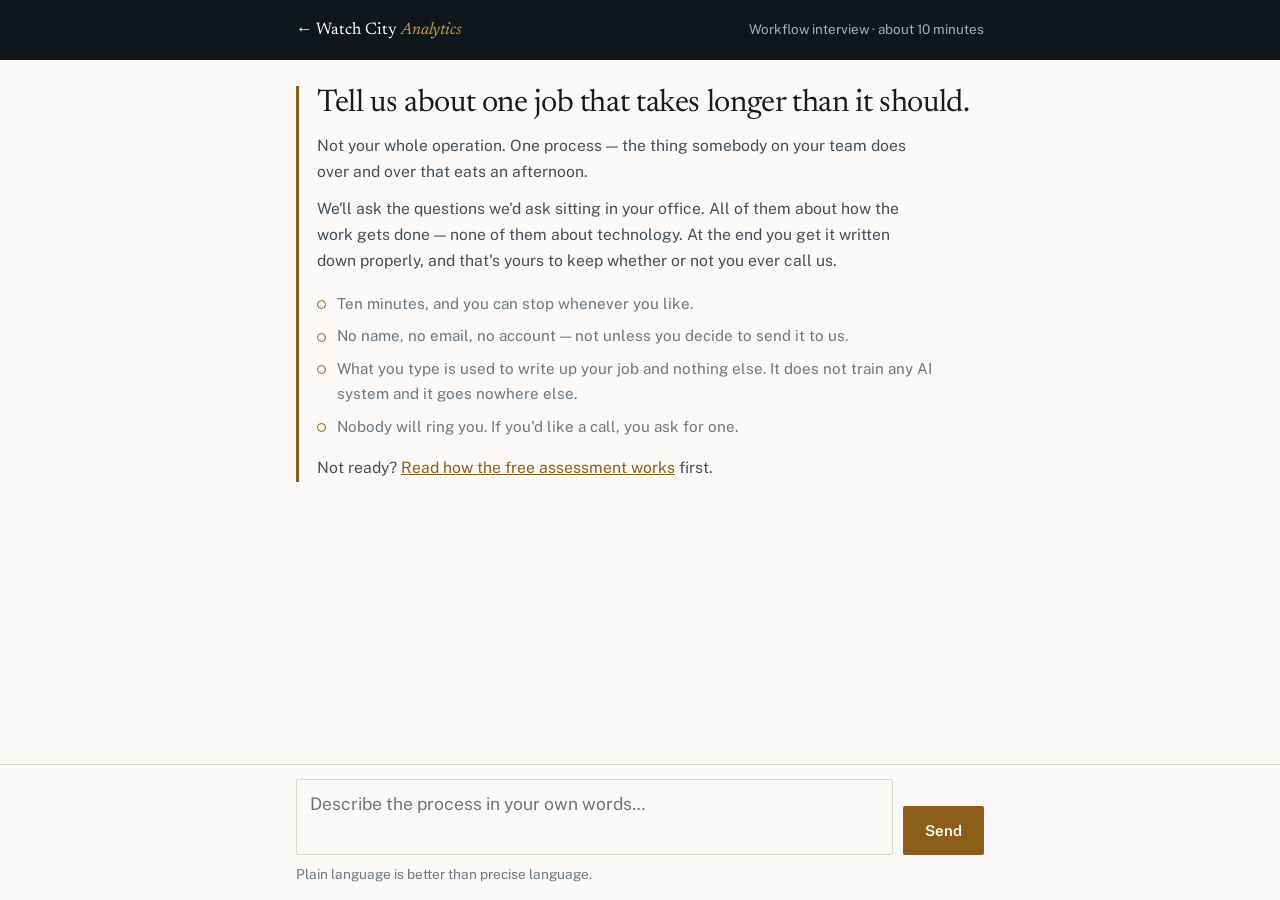
==== _deploy/index.html @ 0b2cf0b2 "Stage interview pages for Cloud Run deploy (temporary, not part of the site)" ====
<!doctype html>
<html lang="en">
<head>
<meta charset="utf-8">
<meta name="viewport" content="width=device-width, initial-scale=1, viewport-fit=cover">
<title>Workflow interview — Watch City Analytics</title>
<meta name="description" content="Tell us about one process that takes longer than it should. Ten minutes, and you keep the write-up.">
<meta name="robots" content="noindex">
<link rel="preconnect" href="https://fonts.googleapis.com">
<link rel="preconnect" href="https://fonts.gstatic.com" crossorigin>
<link href="https://fonts.googleapis.com/css2?family=Newsreader:ital,opsz,wght@0,6..72,400;0,6..72,500;1,6..72,400&family=Public+Sans:wght@400;500;600&display=swap" rel="stylesheet">
<style>
:root {
  --paper:#FBFAF8; --ink:#161C21; --body:#434F59; --muted:#6B7781;
  --rule:#DCD8D0; --brass:#8A5E18; --tint:#F2EADC; --deep:#10171C; --onDeep:#E8E3D9;
  --display:"Newsreader",Georgia,serif;
  --text:"Public Sans",-apple-system,BlinkMacSystemFont,"Segoe UI",Helvetica,sans-serif;
}
@media (prefers-color-scheme: dark) {
  :root { --paper:#12171B; --ink:#EDE8DF; --body:#A8B2BA; --muted:#8A959D;
    --rule:#2A333A; --brass:#C79A4A; --tint:#1C262D; --deep:#0A0F13; --onDeep:#EDE8DF;
    color-scheme: dark; }
}
*{box-sizing:border-box;margin:0;padding:0}
html,body{height:100%}
body{background:var(--paper);color:var(--body);font-family:var(--text);font-size:17.5px;
  line-height:1.68;display:flex;flex-direction:column;-webkit-font-smoothing:antialiased}
.gut{width:100%;max-width:720px;margin:0 auto;
  padding-left:max(16px,env(safe-area-inset-left,0px));
  padding-right:max(16px,env(safe-area-inset-right,0px))}
header{background:var(--deep);color:var(--onDeep);flex:none}
header .gut{padding-block:16px;display:flex;justify-content:space-between;
  align-items:baseline;gap:12px;flex-wrap:wrap}
.mark{font-family:var(--display);font-size:1.05rem;color:#fff;text-decoration:none}
.mark em{font-style:italic;color:#C79A4A}
header .why{font-size:.84rem;color:#9FAEB8}
main{flex:1 1 auto;overflow-y:auto}
main .gut{padding-block:26px 20px}
.intro{border-left:3px solid var(--brass);padding-left:18px;margin-bottom:28px}
.intro h1{font-family:var(--display);font-weight:400;font-size:clamp(1.45rem,4vw,1.95rem);
  color:var(--ink);line-height:1.18;letter-spacing:-.012em;margin-bottom:10px;text-wrap:balance}
.intro p{font-size:.98rem;max-width:60ch}
.intro p+p{margin-top:10px}
.turn{margin-bottom:22px}
.turn .who{font-size:.72rem;letter-spacing:.09em;font-weight:600;color:var(--muted);margin-bottom:6px}
.turn.them .bubble{font-family:var(--display);font-size:1.12rem;color:var(--ink);
  line-height:1.5;max-width:60ch}
.turn.you .bubble{background:var(--tint);border-left:2px solid var(--rule);
  padding:12px 16px;max-width:60ch;font-size:.97rem}
.turn .bubble p+p{margin-top:12px}
.thinking{color:var(--muted);font-style:italic}
form{flex:none;border-top:1px solid var(--rule);background:var(--paper)}
form .gut{padding-block:14px calc(14px + env(safe-area-inset-bottom,0px))}
.row{display:flex;gap:10px;align-items:flex-end}
textarea{flex:1 1 auto;min-width:0;resize:none;font:inherit;color:var(--ink);
  background:var(--paper);border:1px solid var(--rule);border-radius:2px;
  padding:11px 13px;line-height:1.5;max-height:160px}
textarea:focus-visible{outline:2px solid var(--brass);outline-offset:1px}
button{font:inherit;font-weight:600;font-size:.94rem;cursor:pointer;border:0;
  border-radius:2px;padding:12px 22px;background:var(--brass);color:#fff;flex:none}
button:hover:not(:disabled){background:#A4712A}
button:disabled{opacity:.45;cursor:default}
button:focus-visible{outline:2px solid var(--ink);outline-offset:2px}
button.quiet{background:transparent;color:var(--brass);border:1px solid var(--rule)}
.hint{margin-top:8px;font-size:.85rem;color:var(--muted)}
.assure{list-style:none;margin:16px 0 0;padding:0;max-width:60ch}
.assure li{position:relative;padding-left:20px;margin-top:7px;font-size:.95rem;color:var(--muted)}
.assure li::before{content:"";position:absolute;left:0;top:.62em;width:7px;height:7px;
  border:1px solid var(--brass);border-radius:50%}
.back{margin-top:16px;font-size:.95rem}
.back a{color:var(--brass)}
/* A stranger typing about her own job deserves a roomier box than a chat app. */
@media (max-width:620px){
  .row{flex-direction:column;align-items:stretch}
  .row textarea{width:100%;min-height:120px}
  .row button{width:100%}
}
.brief{border:1px solid var(--rule);border-top:3px solid var(--brass);padding:24px 22px;margin-top:8px}
.brief h2{font-family:var(--display);font-weight:500;font-size:1.3rem;color:var(--ink);margin-bottom:4px}
.brief .sub{font-size:.86rem;color:var(--muted);margin-bottom:18px}
.brief pre{white-space:pre-wrap;word-wrap:break-word;font:inherit;font-size:.95rem;
  color:var(--body);max-height:420px;overflow-y:auto}
.acts{display:flex;flex-wrap:wrap;gap:10px;margin-top:20px}
.who-box{border:1px solid var(--rule);border-left:3px solid var(--brass);
  padding:20px 22px;margin-top:8px;max-width:46ch}
.who-box h3{font-family:var(--display);font-weight:500;font-size:1.12rem;
  color:var(--ink);margin-bottom:6px}
.who-box .sub{font-size:.86rem;color:var(--muted);margin-bottom:16px}
.who-box label{display:block;font-size:.78rem;letter-spacing:.06em;
  text-transform:uppercase;color:var(--muted);margin:12px 0 4px}
.who-box input{width:100%;font:inherit;font-size:.95rem;color:var(--ink);
  background:var(--paper);border:1px solid var(--rule);border-radius:2px;padding:9px 11px}
.who-box input:focus-visible{outline:2px solid var(--brass);outline-offset:1px}
.note{font-size:.85rem;color:var(--muted);margin-top:14px;max-width:58ch}
.err{border-left:3px solid #B4522E;background:rgba(180,82,46,.08);padding:12px 16px;
  font-size:.92rem;margin-bottom:20px;max-width:60ch}
@media (prefers-reduced-motion: reduce){*{transition:none!important}}

/* End of the road: the brief is not the last thing you see. */
.next{margin-top:24px;background:var(--deep);color:var(--onDeep);padding:26px 24px;border-radius:2px}
.next h2{font-family:var(--display);font-weight:500;font-size:1.28rem;color:#fff;margin-bottom:5px}
.next .sub{font-size:.9rem;color:#9FB0BC;margin-bottom:20px;max-width:52ch}
.next ol{list-style:none;counter-reset:n;margin:0 0 24px;padding:0}
.next ol li{counter-increment:n;position:relative;padding-left:40px;margin-top:15px;
  font-size:.98rem;color:#D8E2E9;line-height:1.6;max-width:56ch}
.next ol li::before{content:counter(n);position:absolute;left:0;top:1px;width:25px;height:25px;
  border:1px solid #C79A4A;color:#C79A4A;border-radius:50%;display:flex;align-items:center;
  justify-content:center;font-size:.78rem;font-weight:600;font-family:var(--text)}
.next ol li b{color:#fff;font-weight:600}
.next .onward{border-top:1px solid rgba(199,154,74,.28);padding-top:18px}
.next .onward .lab{font-size:.78rem;letter-spacing:.12em;text-transform:uppercase;
  color:#9FB0BC;margin-bottom:10px;font-weight:600}
.next .onward a{display:block;color:#C79A4A;text-decoration:none;padding:11px 0;
  border-bottom:1px solid rgba(255,255,255,.07);font-size:1.02rem;font-weight:500}
.next .onward a:last-child{border-bottom:none}
.next .onward a:hover{color:#fff}
.next .onward a span{display:block;color:#9FB0BC;font-size:.88rem;font-weight:400;margin-top:2px}
</style>
</head>
<body>

<header>
  <div class="gut">
    <a class="mark" href="https://watchcityanalytics.com/">&larr; Watch City <em>Analytics</em></a>
    <span class="why">Workflow interview &middot; about 10 minutes</span>
  </div>
</header>

<main id="main">
  <div class="gut">
    <div class="intro" id="intro">
      <h1>Tell us about one job that takes longer than it should.</h1>
      <p>Not your whole operation. One process — the thing somebody on your team does over and over that eats an afternoon.</p>
      <p>We'll ask the questions we'd ask sitting in your office. All of them about how the work gets done — none of them about technology. At the end you get it written down properly, and that's yours to keep whether or not you ever call us.</p>

      <ul class="assure">
        <li>Ten minutes, and you can stop whenever you like.</li>
        <li>No name, no email, no account — not unless you decide to send it to us.</li>
        <li>What you type is used to write up your job and nothing else. It does not train any AI system and it goes nowhere else.</li>
        <li>Nobody will ring you. If you'd like a call, you ask for one.</li>
      </ul>

      <p class="back">Not ready? <a href="https://watchcityanalytics.com/services.html">Read how the free assessment works</a> first.</p>
    </div>
    <div id="thread"></div>
  </div>
</main>

<form id="composer">
  <div class="gut">
    <div class="row">
      <textarea id="input" rows="2" placeholder="Describe the process in your own words…" aria-label="Your answer" maxlength="4000"></textarea>
      <button type="submit" id="send">Send</button>
    </div>
    <div class="hint" id="hint">Plain language is better than precise language.</div>
  </div>
</form>

<script>
(function () {
  var thread = document.getElementById('thread');
  var main = document.getElementById('main');
  var form = document.getElementById('composer');
  var input = document.getElementById('input');
  var send = document.getElementById('send');
  var hint = document.getElementById('hint');
  var intro = document.getElementById('intro');

  var session = null, busy = false, started = false;

  function esc(s){return String(s).replace(/[&<>"']/g,function(c){
    return {'&':'&amp;','<':'&lt;','>':'&gt;','"':'&quot;',"'":'&#39;'}[c];});}
  function paras(s){return String(s).trim().split(/\n{2,}/).map(function(p){
    return '<p>'+esc(p).replace(/\n/g,'<br>')+'</p>';}).join('');}

  function addTurn(role, text){
    var d=document.createElement('div');
    d.className='turn '+(role==='you'?'you':'them');
    d.innerHTML='<div class="who">'+(role==='you'?'YOU':'WATCH CITY')+
      '</div><div class="bubble">'+paras(text)+'</div>';
    thread.appendChild(d); main.scrollTop=main.scrollHeight; return d;
  }
  function addThinking(label){
    var d=addTurn('them', label||'Thinking…');
    d.querySelector('.bubble').classList.add('thinking'); return d;
  }
  function showError(msg){
    var d=document.createElement('div'); d.className='err'; d.textContent=msg;
    thread.appendChild(d); main.scrollTop=main.scrollHeight;
  }
  function setBusy(b){busy=b;send.disabled=b;input.disabled=b;}

  input.addEventListener('input',function(){
    input.style.height='auto'; input.style.height=Math.min(input.scrollHeight,160)+'px';});
  input.addEventListener('keydown',function(e){
    if(e.key==='Enter'&&!e.shiftKey){e.preventDefault();form.requestSubmit();}});

  async function post(url, body){
    var r = await fetch(url, {
      method:'POST', headers:{'Content-Type':'application/json'},
      body: JSON.stringify(body||{})
    });
    var data = {};
    try { data = await r.json(); } catch(e){}
    if(!r.ok) throw new Error(data.error || 'Something went wrong. Try again.');
    return data;
  }

  form.addEventListener('submit', async function(e){
    e.preventDefault();
    if(busy) return;
    var text=input.value.trim();
    if(!text) return;
    input.value=''; input.style.height='auto';
    if(intro){intro.style.display='none';}
    addTurn('you', text);
    setBusy(true);

    try {
      if(!started){
        var s = await post('/api/start');
        session = s.session; started = true;
      }
      var node = addThinking();
      var res = await post('/api/message', {session:session, message:text});
      node.remove();
      if(res.type==='brief'){ renderBrief(res.text,false); return; }
      if(res.type==='contact'){ renderContact(res.text); return; }
      addTurn('them', res.text);
      if(typeof res.turnsLeft==='number' && res.turnsLeft<=3){
        hint.textContent='A few questions left before we write this up.';
      }
      setBusy(false); input.focus();
    } catch(err){
      setBusy(false);
      showError(err.message);
    }
  });

  function renderContact(text){
    form.style.display='none';
    addTurn('them', text);
    var box=document.createElement('div'); box.className='who-box';
    box.innerHTML='<h3>Who should we follow up with?</h3>'+
      '<div class="sub">Every field is optional. Skip and you still get your write-up.</div>'+
      '<label for="wName">Name</label><input id="wName" autocomplete="name">'+
      '<label for="wOrg">Organization</label><input id="wOrg" autocomplete="organization">'+
      '<label for="wRole">Your role</label><input id="wRole" autocomplete="organization-title">'+
      '<label for="wEmail">Email</label><input id="wEmail" type="email" autocomplete="email" '+
      'inputmode="email" placeholder="so a person can reply to you">'+
      '<div class="acts"><button type="button" id="whoGo">Write up my workflow</button>'+
      '<button type="button" class="quiet" id="whoSkip">Skip this</button></div>';
    thread.appendChild(box);
    main.scrollTop=main.scrollHeight;
    var nameEl=document.getElementById('wName');
    if(nameEl){nameEl.focus();}

    var submitting=false;
    async function finish(withDetails){
      if(submitting) return; submitting=true;
      var go=document.getElementById('whoGo'), skip=document.getElementById('whoSkip');
      go.disabled=true; skip.disabled=true; go.textContent='Writing…';
      var payload={session:session}, gaveEmail=false;
      if(withDetails){
        payload.name=(document.getElementById('wName').value||'').trim();
        payload.organization=(document.getElementById('wOrg').value||'').trim();
        payload.role=(document.getElementById('wRole').value||'').trim();
        payload.email=(document.getElementById('wEmail').value||'').trim();
        gaveEmail = payload.email.indexOf('@')>0;
      }
      try{
        var res=await post('/api/contact', payload);
        box.remove();
        renderBrief(res.text, gaveEmail);
      }catch(err){
        submitting=false; go.disabled=false; skip.disabled=false;
        go.textContent='Write up my workflow';
        showError(err.message);
      }
    }
    document.getElementById('whoGo').addEventListener('click',function(){finish(true);});
    document.getElementById('whoSkip').addEventListener('click',function(){finish(false);});
    box.addEventListener('keydown',function(e){
      if(e.key==='Enter'){e.preventDefault();finish(true);}});
  }

  function renderBrief(text, gaveEmail){
    form.style.display='none';
    var box=document.createElement('div'); box.className='brief';
    box.innerHTML='<h2>Your workflow, written up</h2>'+
      '<div class="sub">Yours to keep. Send it to us and we will tell you what we think it is worth.</div>'+
      '<pre id="briefText"></pre>'+
      '<div class="acts"><button type="button" id="copyBtn">Copy this summary</button>'+
      '<a class="quiet" style="text-decoration:none;display:inline-block;padding:12px 22px;'+
      'border:1px solid var(--rule);border-radius:2px;color:var(--brass);font-weight:600;font-size:.94rem" '+
      'id="mailBtn" href="#">Email it to us</a></div>'+
      '<p class="note">We read every one and reply with where we think the time actually is — '+
      'including when the answer is that there is not enough here to be worth doing.</p>';
    thread.appendChild(box);
    document.getElementById('briefText').textContent=text;
    main.scrollTop=main.scrollHeight;

    // Carry the write-up in the mail body. Mail clients and browsers stop
    // honouring very long mailto URLs, so past a safe length we send the
    // opening and ask for the rest to be pasted rather than silently
    // handing over a truncated brief.
    var LIMIT=1400, body=text, note='';
    if(body.length>LIMIT){
      body=body.slice(0,LIMIT);
      note='\n\n--- The rest was too long to carry in a mail link. '+
           'Use "Copy this summary" above and paste it here. ---\n';
    }
    document.getElementById('mailBtn').href=
      'mailto:info@watchcityanalytics.com'+
      '?subject='+encodeURIComponent('Workflow interview')+
      '&body='+encodeURIComponent(body+note);
    document.getElementById('copyBtn').addEventListener('click',function(){
      var btn=this;
      var done=function(ok){btn.textContent=ok?'Copied':'Select the text to copy';
        setTimeout(function(){btn.textContent='Copy this summary';},2600);};
      try{ navigator.clipboard.writeText(text).then(function(){done(true);},function(){done(false);}); }
      catch(e){ done(false); }
    });

    renderNext(gaveEmail);
  }

  // The brief used to be the last thing on the page, which left people
  // with nowhere to go. Say what happens now, then open three doors.
  function renderNext(gaveEmail){
    var SITE='https://watchcityanalytics.com/';
    var steps = gaveEmail
      ? '<li><b>It is already with us.</b> You left us a way to reply, so there is '+
        'nothing else you need to send.</li>'+
        '<li><b>A person reads it.</b> Not a form response. We go through what you '+
        'described and work out where the hours actually sit.</li>'+
        '<li><b>You hear back either way.</b> Including when the honest answer is that '+
        'there is not enough time in this one to be worth doing.</li>'
      : '<li><b>We have the write-up, but no way to reach you.</b> You skipped the '+
        'contact step, which was your right.</li>'+
        '<li><b>Send it when you are ready.</b> Copy it above, or use the email button '+
        '— that is the whole of what we need from you.</li>'+
        '<li><b>You hear back either way.</b> Including when the honest answer is that '+
        'there is not enough time in this one to be worth doing.</li>';

    var box=document.createElement('div'); box.className='next';
    box.innerHTML='<h2>What happens next</h2>'+
      '<div class="sub">Short version: nothing you have to chase.</div>'+
      '<ol>'+steps+'</ol>'+
      '<div class="onward">'+
        '<div class="lab">While you are here</div>'+
        '<a href="'+SITE+'casestudies.html">Weeks that looked like yours'+
          '<span>A town office, a school business office, a family business running on one person\u2019s memory</span></a>'+
        '<a href="'+SITE+'athletics.html">If it was film you just described'+
          '<span>What we do for athletic programs, and what it costs to stop renting your own archive</span></a>'+
        '<a href="'+SITE+'services.html">How the free assessment works'+
          '<span>What we measure, what you get, and where the money comes from</span></a>'+
        '<a href="'+SITE+'">Back to the main site</a>'+
      '</div>';
    thread.appendChild(box);
    main.scrollTop=main.scrollHeight;
  }
})();
</script>
</body>
</html>
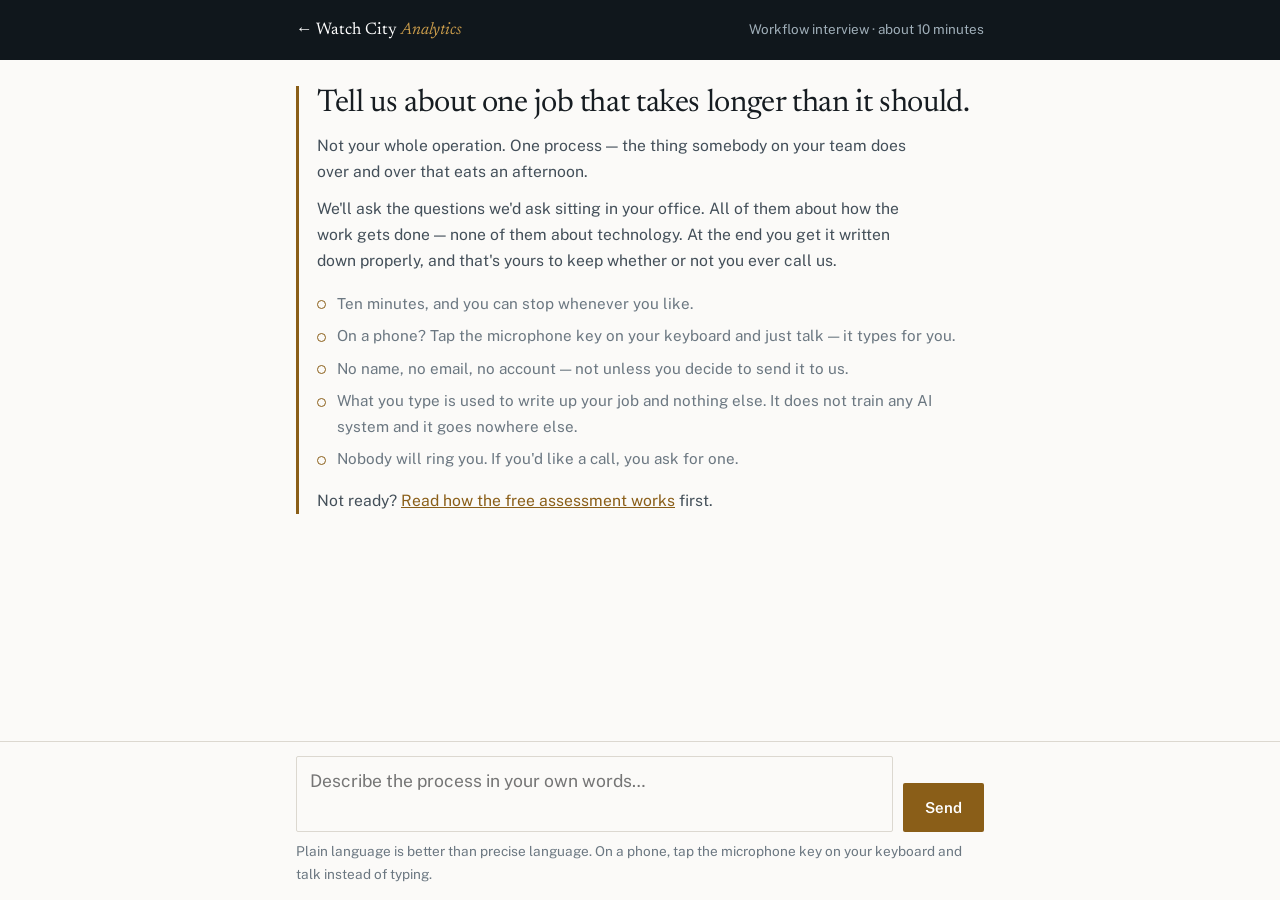
==== commit d22d6dbd: "Tell phone users they can dictate instead of typing" ====
--- a/_deploy/index.html
+++ b/_deploy/index.html
@@ -135,6 +135,7 @@
 
       <ul class="assure">
         <li>Ten minutes, and you can stop whenever you like.</li>
+        <li>On a phone? Tap the microphone key on your keyboard and just talk &mdash; it types for you.</li>
         <li>No name, no email, no account — not unless you decide to send it to us.</li>
         <li>What you type is used to write up your job and nothing else. It does not train any AI system and it goes nowhere else.</li>
         <li>Nobody will ring you. If you'd like a call, you ask for one.</li>
@@ -152,7 +153,7 @@
       <textarea id="input" rows="2" placeholder="Describe the process in your own words…" aria-label="Your answer" maxlength="4000"></textarea>
       <button type="submit" id="send">Send</button>
     </div>
-    <div class="hint" id="hint">Plain language is better than precise language.</div>
+    <div class="hint" id="hint">Plain language is better than precise language. On a phone, tap the microphone key on your keyboard and talk instead of typing.</div>
   </div>
 </form>
 
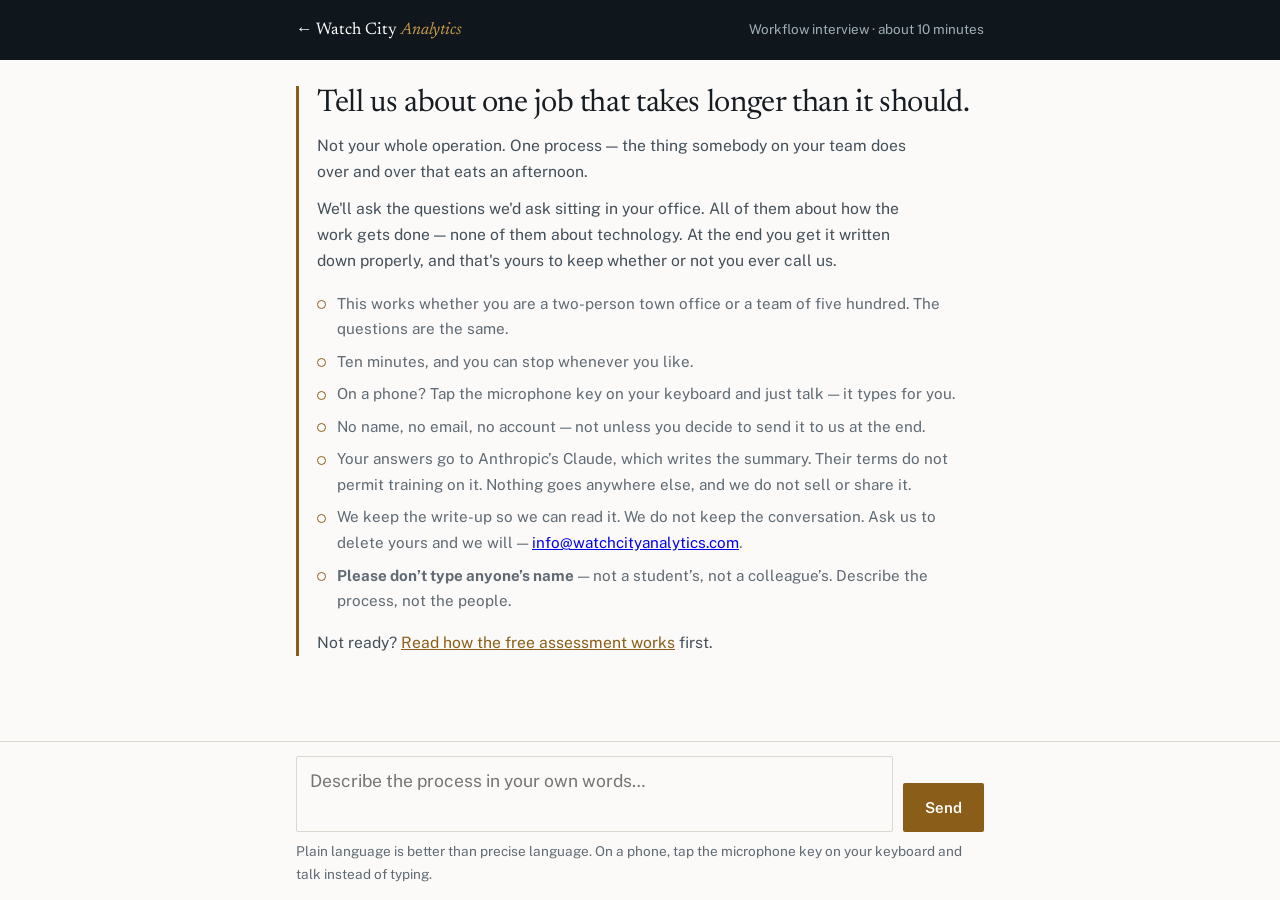
==== commit 099e7e7a: "Interview service: honest privacy copy, security fixes, archive gated on consent" ====
--- a/_deploy/index.html
+++ b/_deploy/index.html
@@ -11,7 +11,7 @@
 <link href="https://fonts.googleapis.com/css2?family=Newsreader:ital,opsz,wght@0,6..72,400;0,6..72,500;1,6..72,400&family=Public+Sans:wght@400;500;600&display=swap" rel="stylesheet">
 <style>
 :root {
-  --paper:#FBFAF8; --ink:#161C21; --body:#434F59; --muted:#6B7781;
+  --paper:#FBFAF8; --ink:#161C21; --body:#434F59; --muted:#5F6A74;
   --rule:#DCD8D0; --brass:#8A5E18; --tint:#F2EADC; --deep:#10171C; --onDeep:#E8E3D9;
   --display:"Newsreader",Georgia,serif;
   --text:"Public Sans",-apple-system,BlinkMacSystemFont,"Segoe UI",Helvetica,sans-serif;
@@ -134,16 +134,18 @@
       <p>We'll ask the questions we'd ask sitting in your office. All of them about how the work gets done — none of them about technology. At the end you get it written down properly, and that's yours to keep whether or not you ever call us.</p>
 
       <ul class="assure">
+        <li>This works whether you are a two-person town office or a team of five hundred. The questions are the same.</li>
         <li>Ten minutes, and you can stop whenever you like.</li>
         <li>On a phone? Tap the microphone key on your keyboard and just talk &mdash; it types for you.</li>
-        <li>No name, no email, no account — not unless you decide to send it to us.</li>
-        <li>What you type is used to write up your job and nothing else. It does not train any AI system and it goes nowhere else.</li>
-        <li>Nobody will ring you. If you'd like a call, you ask for one.</li>
+        <li>No name, no email, no account &mdash; not unless you decide to send it to us at the end.</li>
+        <li>Your answers go to Anthropic&rsquo;s Claude, which writes the summary. Their terms do not permit training on it. Nothing goes anywhere else, and we do not sell or share it.</li>
+        <li>We keep the write-up so we can read it. We do not keep the conversation. Ask us to delete yours and we will &mdash; <a href="mailto:info@watchcityanalytics.com">info@watchcityanalytics.com</a>.</li>
+        <li><strong>Please don&rsquo;t type anyone&rsquo;s name</strong> &mdash; not a student&rsquo;s, not a colleague&rsquo;s. Describe the process, not the people.</li>
       </ul>
 
       <p class="back">Not ready? <a href="https://watchcityanalytics.com/services.html">Read how the free assessment works</a> first.</p>
     </div>
-    <div id="thread"></div>
+    <div id="thread" aria-live="polite" aria-atomic="false"></div>
   </div>
 </main>
 
@@ -186,7 +188,8 @@
     d.querySelector('.bubble').classList.add('thinking'); return d;
   }
   function showError(msg){
-    var d=document.createElement('div'); d.className='err'; d.textContent=msg;
+    var d=document.createElement('div'); d.className='err'; d.setAttribute('role','alert');
+    d.textContent=msg;
     thread.appendChild(d); main.scrollTop=main.scrollHeight;
   }
   function setBusy(b){busy=b;send.disabled=b;input.disabled=b;}
@@ -281,8 +284,15 @@
     }
     document.getElementById('whoGo').addEventListener('click',function(){finish(true);});
     document.getElementById('whoSkip').addEventListener('click',function(){finish(false);});
+    // Scoped to the text inputs. On the container, Enter while "Skip this" was
+    // focused fired here first, preventDefault() canceled the button's click,
+    // and finish(true) sent the name and email the visitor had just declined to
+    // give. Mouse and Space were fine; only keyboard and screen-reader users
+    // were affected, which is the worst possible set of people to get wrong.
     box.addEventListener('keydown',function(e){
-      if(e.key==='Enter'){e.preventDefault();finish(true);}});
+      if(e.key==='Enter' && e.target.tagName==='INPUT'){
+        e.preventDefault(); finish(true);
+      }});
   }
 
   function renderBrief(text, gaveEmail){
@@ -290,7 +300,7 @@
     var box=document.createElement('div'); box.className='brief';
     box.innerHTML='<h2>Your workflow, written up</h2>'+
       '<div class="sub">Yours to keep. Send it to us and we will tell you what we think it is worth.</div>'+
-      '<pre id="briefText"></pre>'+
+      '<pre id="briefText" tabindex="0" role="region" aria-label="Your workflow write-up"></pre>'+
       '<div class="acts"><button type="button" id="copyBtn">Copy this summary</button>'+
       '<a class="quiet" style="text-decoration:none;display:inline-block;padding:12px 22px;'+
       'border:1px solid var(--rule);border-radius:2px;color:var(--brass);font-weight:600;font-size:.94rem" '+
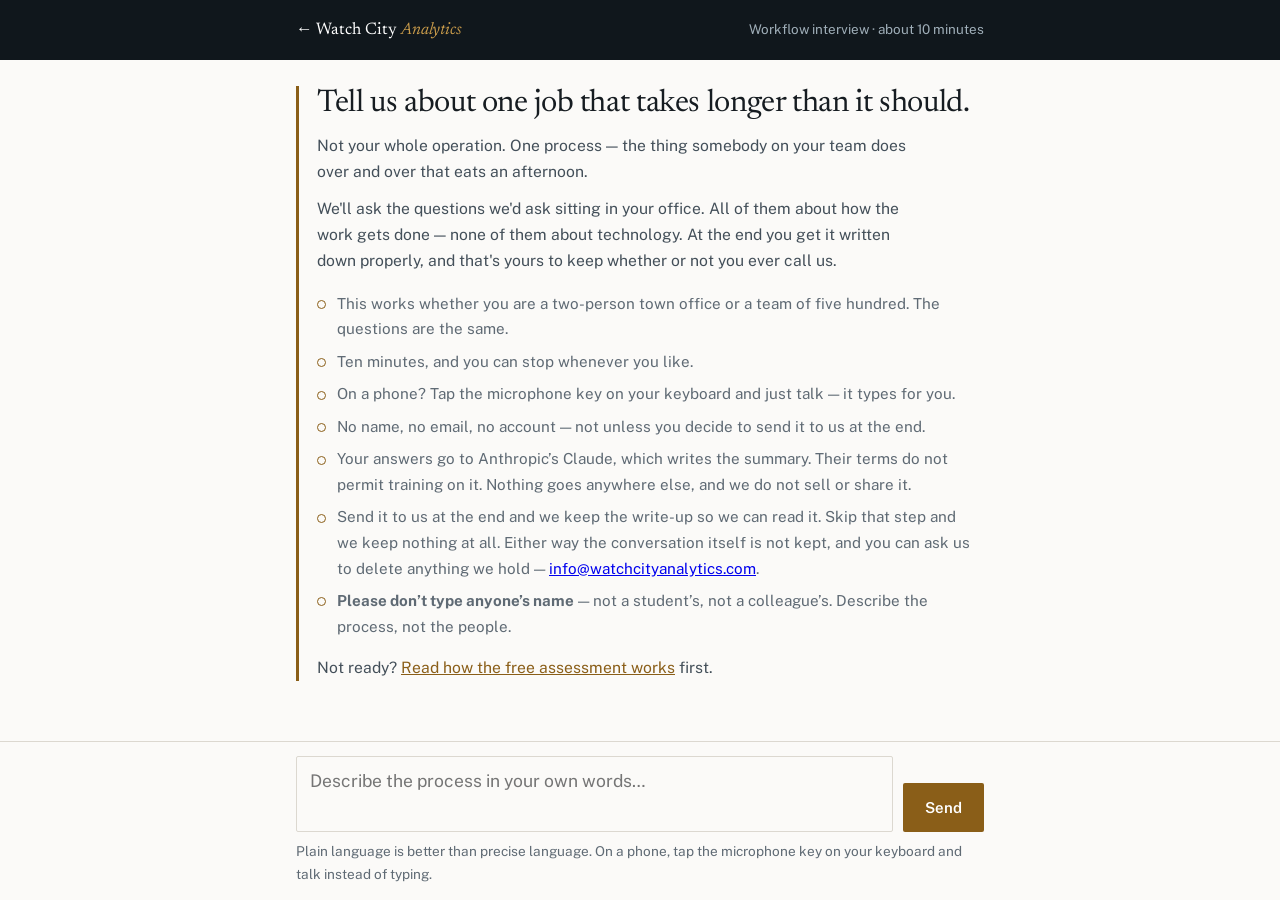
==== commit a181d55c: "Interview: retention bullet now matches the code (nothing kept unless sent)" ====
--- a/_deploy/index.html
+++ b/_deploy/index.html
@@ -139,7 +139,7 @@
         <li>On a phone? Tap the microphone key on your keyboard and just talk &mdash; it types for you.</li>
         <li>No name, no email, no account &mdash; not unless you decide to send it to us at the end.</li>
         <li>Your answers go to Anthropic&rsquo;s Claude, which writes the summary. Their terms do not permit training on it. Nothing goes anywhere else, and we do not sell or share it.</li>
-        <li>We keep the write-up so we can read it. We do not keep the conversation. Ask us to delete yours and we will &mdash; <a href="mailto:info@watchcityanalytics.com">info@watchcityanalytics.com</a>.</li>
+        <li>Send it to us at the end and we keep the write-up so we can read it. Skip that step and we keep nothing at all. Either way the conversation itself is not kept, and you can ask us to delete anything we hold &mdash; <a href="mailto:info@watchcityanalytics.com">info@watchcityanalytics.com</a>.</li>
         <li><strong>Please don&rsquo;t type anyone&rsquo;s name</strong> &mdash; not a student&rsquo;s, not a colleague&rsquo;s. Describe the process, not the people.</li>
       </ul>
 
